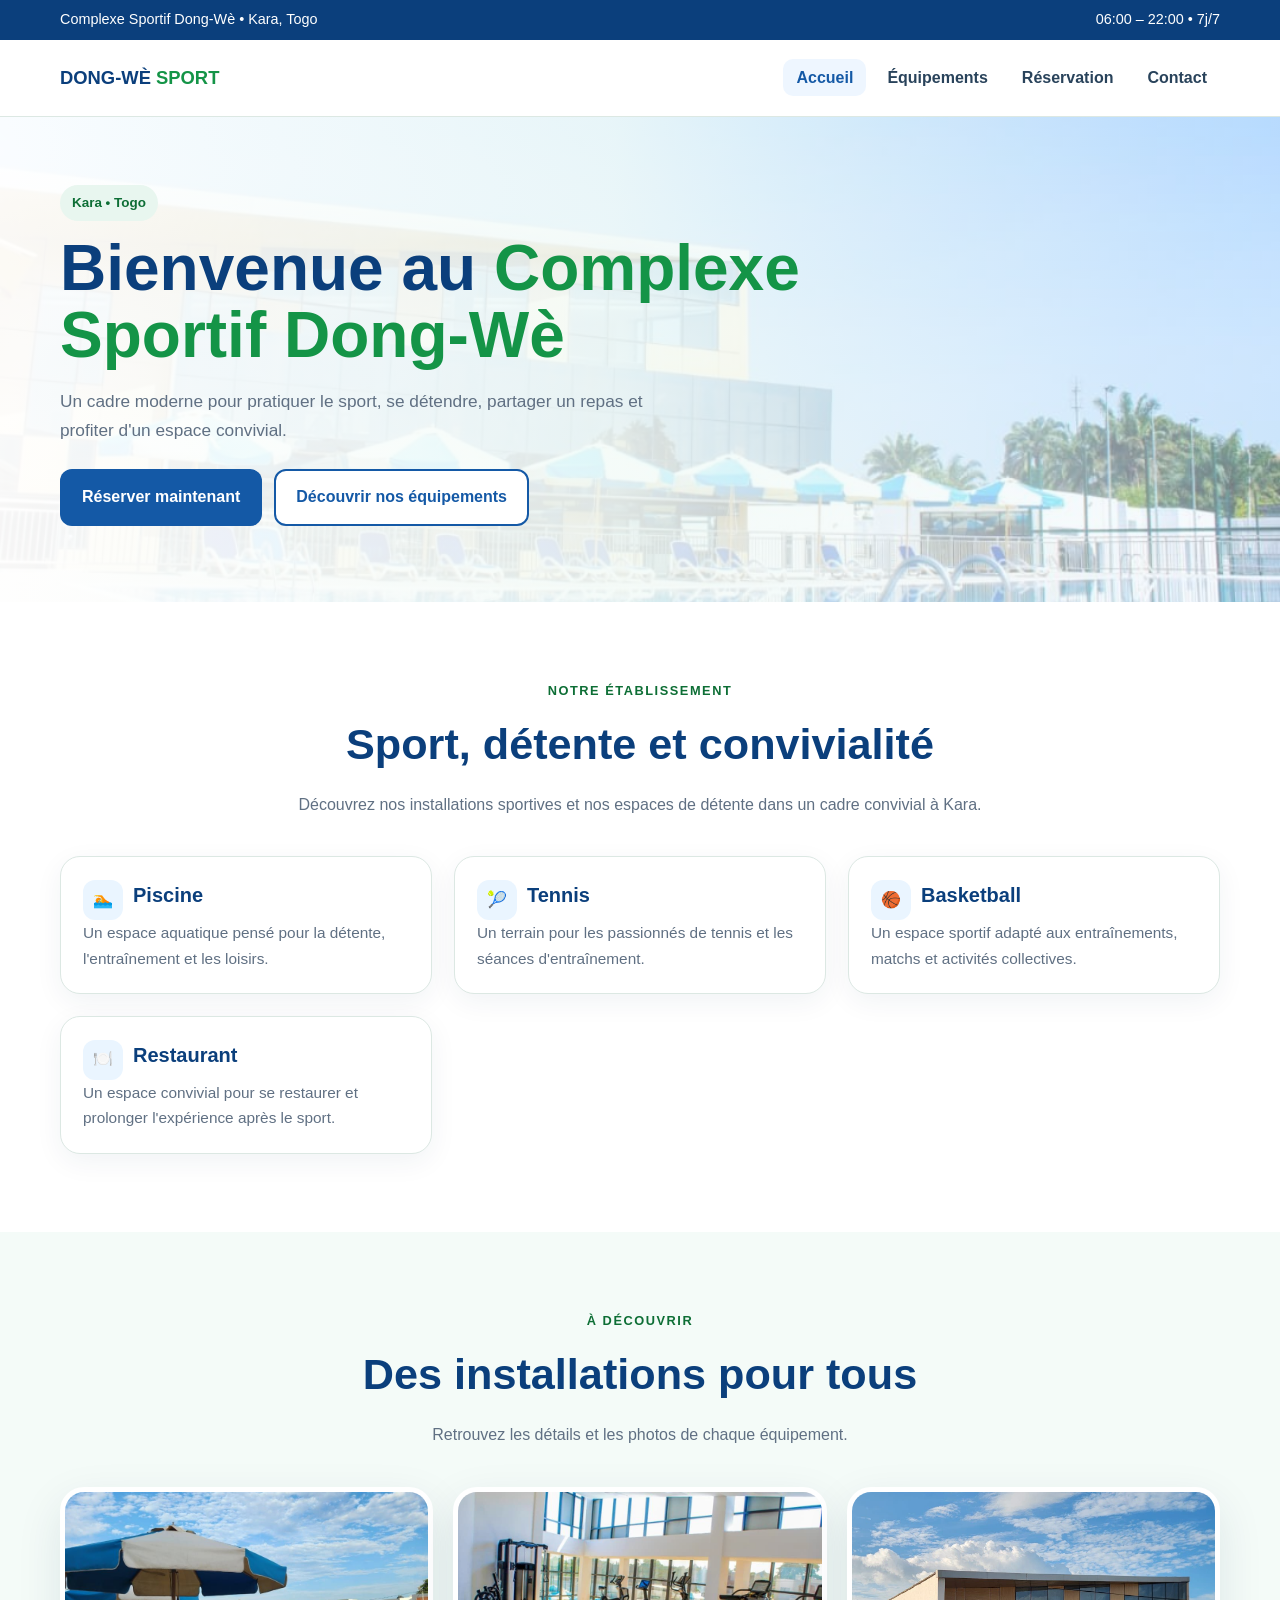
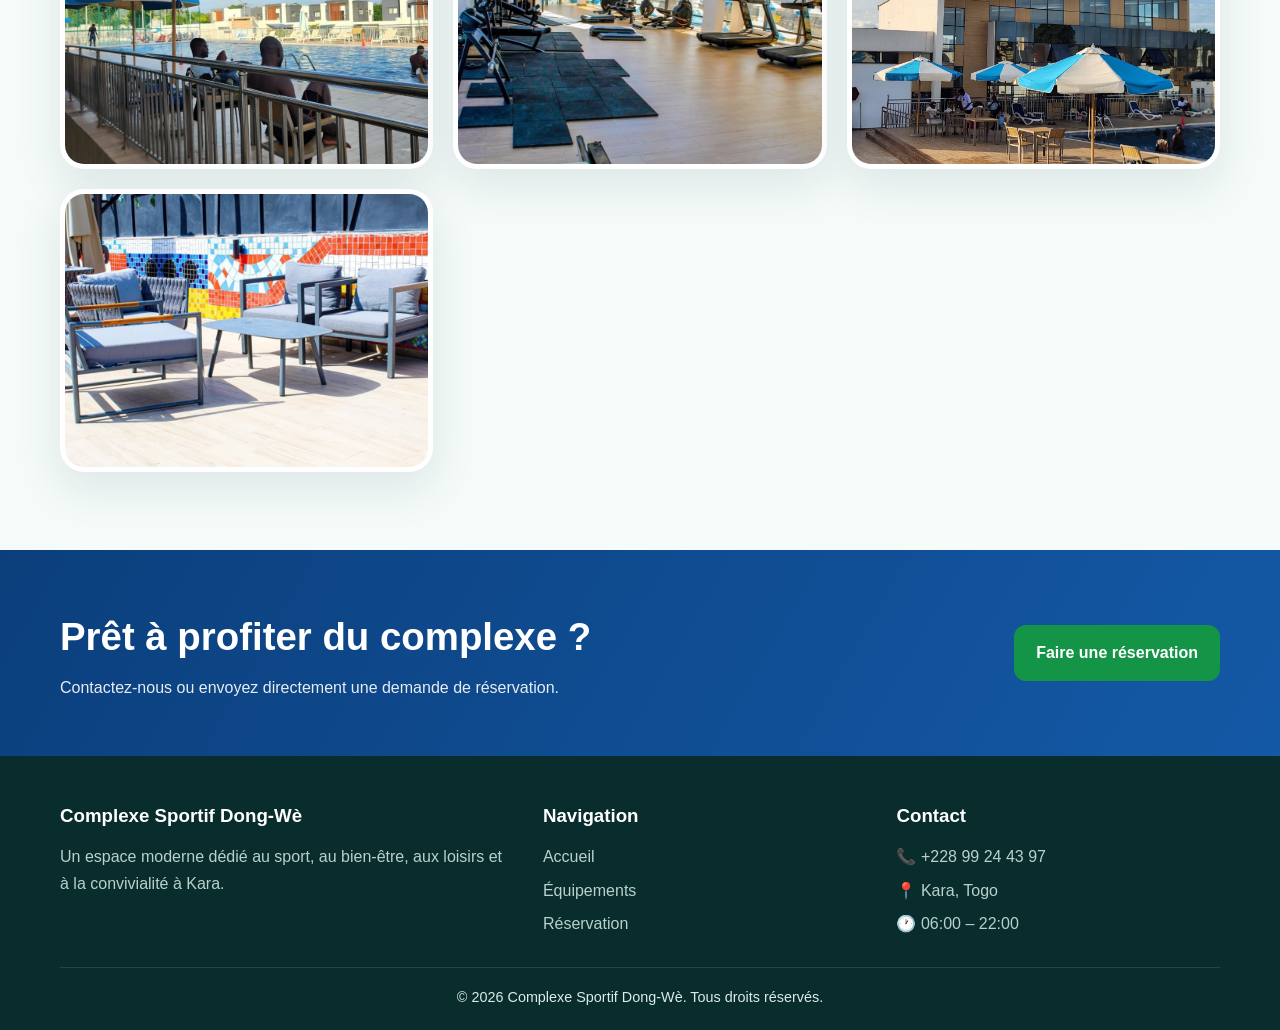
==== index.html @ 1e34e73f "Add files via upload" ====
<!DOCTYPE html>
<html lang="fr">

<head>
  <meta charset="UTF-8">
  <meta name="viewport" content="width=device-width, initial-scale=1.0">
  <meta name="description"
    content="Complexe Sportif Dong-Wè à Kara, Togo. Piscine, tennis, basketball, restaurant et services sportifs.">
  <title>Accueil | Complexe Sportif Dong-Wè</title>
  <link rel="icon" type="image/x-icon" href="favicon.ico">
  <link rel="icon" type="image/png" href="favicon.png">
  <link rel="stylesheet" href="style.css">
</head>

<body>
  <div class="topbar">
    <div class="container"><span>Complexe Sportif Dong-Wè • Kara, Togo</span><span>06:00 – 22:00 • 7j/7</span></div>
  </div>
  <header>
    <div class="container nav">
      <a class="logo" href="index.html">DONG-WÈ <span>SPORT</span></a>
      <button class="menu-btn" aria-label="Ouvrir le menu" aria-expanded="false">☰</button>
      <ul class="nav-links">
        <li><a class="active" href="index.html">Accueil</a></li>
        <li><a class="" href="equipements.html">Équipements</a></li>
        <li><a class="" href="reservation.html">Réservation</a></li>
        <li><a class="" href="contact.html">Contact</a></li>
      </ul>
    </div>
  </header>

  <main>
    <section class="hero">
      <div class="container hero-grid">
        <div class="reveal">
          <span class="badge">Kara • Togo</span>
          <h1>Bienvenue au <span>Complexe Sportif Dong-Wè</span></h1>
          <p>Un cadre moderne pour pratiquer le sport, se détendre, partager un repas et profiter d'un espace convivial.
          </p>
          <div class="hero-actions"><a class="btn btn-primary" href="reservation.html">Réserver maintenant</a><a
              class="btn btn-outline" href="equipements.html">Découvrir nos équipements</a></div>
        </div>

      </div>
    </section>

    <section class="section">
      <div class="container">
        <div class="section-head reveal">
          <div class="eyebrow">Notre établissement</div>
          <h2>Sport, détente et convivialité</h2>
          <p>Découvrez nos installations sportives et nos espaces de détente dans un cadre convivial à Kara.</p>
        </div>
        <div class="cards">
          <div class="card reveal">
            <div class="card-body">
              <div class="icon-title">
                <div class="icon">🏊</div>
                <h3>Piscine</h3>
              </div>
              <p>Un espace aquatique pensé pour la détente, l'entraînement et les loisirs.</p>
            </div>
          </div>
          <div class="card reveal">
            <div class="card-body">
              <div class="icon-title">
                <div class="icon">🎾</div>
                <h3>Tennis</h3>
              </div>
              <p>Un terrain pour les passionnés de tennis et les séances d'entraînement.</p>
            </div>
          </div>
          <div class="card reveal">
            <div class="card-body">
              <div class="icon-title">
                <div class="icon">🏀</div>
                <h3>Basketball</h3>
              </div>
              <p>Un espace sportif adapté aux entraînements, matchs et activités collectives.</p>
            </div>
          </div>
          <div class="card reveal">
            <div class="card-body">
              <div class="icon-title">
                <div class="icon">🍽️</div>
                <h3>Restaurant</h3>
              </div>
              <p>Un espace convivial pour se restaurer et prolonger l'expérience après le sport.</p>
            </div>
          </div>
        </div>
      </div>
    </section>

    <section class="section section-alt">
      <div class="container">
        <div class="section-head reveal">
          <div class="eyebrow">À découvrir</div>
          <h2>Des installations pour tous</h2>
          <p>Retrouvez les détails et les photos de chaque équipement.</p>
        </div>
        <div class="gallery">
          <div class="image-frame reveal"><img src="image2.jpg" alt="Piscine"></div>
          <div class="image-frame reveal"><img src="image3.jpg" alt="Terrain de tennis"></div>
          <div class="image-frame reveal"><img src="image4.jpg" alt="Terrain de basketball"></div>
          <div class="image-frame reveal"><img src="image5.jpg" alt="Restaurant"></div>
        </div>
      </div>
    </section>

    <section class="cta">
      <div class="container cta-box">
        <div>
          <h2>Prêt à profiter du complexe ?</h2>
          <p>Contactez-nous ou envoyez directement une demande de réservation.</p>
        </div><a class="btn btn-green" href="reservation.html">Faire une réservation</a>
      </div>
    </section>
  </main>

  <footer>
    <div class="container footer-grid">
      <div>
        <h3>Complexe Sportif Dong-Wè</h3>
        <p>Un espace moderne dédié au sport, au bien-être, aux loisirs et à la convivialité à Kara.</p>
      </div>
      <div>
        <h3>Navigation</h3>
        <ul>
          <li><a href="index.html">Accueil</a></li>
          <li><a href="equipements.html">Équipements</a></li>
          <li><a href="reservation.html">Réservation</a></li>
        </ul>
      </div>
      <div>
        <h3>Contact</h3>
        <ul>
          <li>📞 +228 99 24 43 97</li>
          <li>📍 Kara, Togo</li>
          <li>🕐 06:00 – 22:00</li>
        </ul>
      </div>
    </div>
    <div class="container footer-bottom">© <span id="year"></span> Complexe Sportif Dong-Wè. Tous droits réservés.</div>
  </footer>
  <script src="script.js"></script>
</body>

</html>
---- style.css ----
:root{
  --blue:#1459a6;
  --blue-dark:#0b3f7c;
  --green:#149447;
  --green-dark:#0d6e35;
  --light:#f4fbf8;
  --white:#ffffff;
  --text:#173047;
  --muted:#607083;
  --line:#dce8e3;
  --shadow:0 16px 45px rgba(14,48,76,.10);
  --radius:20px;
}
*{box-sizing:border-box;margin:0;padding:0}
html{scroll-behavior:smooth}
body{font-family:Arial,Helvetica,sans-serif;color:var(--text);background:#fff;line-height:1.65}
img{max-width:100%;display:block}
a{text-decoration:none;color:inherit}
.container{width:min(1160px,92%);margin:auto}
.topbar{background:var(--blue-dark);color:#fff;font-size:.9rem}
.topbar .container{display:flex;justify-content:space-between;gap:15px;padding:8px 0;flex-wrap:wrap}
header{position:sticky;top:0;z-index:1000;background:rgba(255,255,255,.96);backdrop-filter:blur(12px);border-bottom:1px solid var(--line)}
.nav{min-height:76px;display:flex;align-items:center;justify-content:space-between;gap:25px}
.logo{font-weight:800;font-size:1.15rem;color:var(--blue-dark)}
.logo span{color:var(--green)}
.nav-links{display:flex;gap:8px;align-items:center;list-style:none}
.nav-links a{padding:10px 13px;border-radius:10px;font-weight:700;color:#29435b}
.nav-links a:hover,.nav-links a.active{color:var(--blue);background:#eef6ff}
.menu-btn{display:none;border:0;background:#edf5f2;color:var(--blue-dark);font-size:1.5rem;border-radius:10px;padding:8px 11px;cursor:pointer}
.btn{display:inline-flex;align-items:center;justify-content:center;gap:8px;padding:13px 20px;border-radius:12px;font-weight:800;border:2px solid transparent;transition:.25s}
.btn-primary{background:var(--blue);color:#fff}
.btn-primary:hover{background:var(--blue-dark);transform:translateY(-2px)}
.btn-green{background:var(--green);color:#fff}
.btn-green:hover{background:var(--green-dark);transform:translateY(-2px)}
.btn-outline{border-color:var(--blue);color:var(--blue);background:#fff}
.btn-outline:hover{background:#eef6ff}
.hero{position:relative;isolation:isolate;overflow:hidden;padding:68px 0 76px;background:linear-gradient(90deg,rgba(255,255,255,.96) 0%,rgba(244,251,248,.91) 48%,rgba(238,246,255,.45) 100%),url("image1.jpg") center/cover no-repeat}
.hero-grid{display:grid;grid-template-columns:minmax(0,850px);align-items:center;gap:0}
.badge{display:inline-block;padding:7px 12px;border-radius:99px;background:#e8f6ef;color:var(--green-dark);font-weight:800;font-size:.84rem;margin-bottom:14px}
.hero h1{font-size:clamp(2.25rem,5vw,4.4rem);line-height:1.05;color:var(--blue-dark);margin-bottom:18px}
.hero h1 span{color:var(--green)}
.hero p{font-size:1.08rem;color:var(--muted);max-width:620px;margin-bottom:25px}
.hero-actions{display:flex;gap:12px;flex-wrap:wrap}
.image-frame{position:relative;border-radius:24px;overflow:hidden;background:#fff;border:5px solid #fff;box-shadow:var(--shadow)}
.image-frame:after{content:none}
.image-frame img{width:100%;aspect-ratio:16/10;object-fit:cover}
.hero-image img{aspect-ratio:16/11}
.section{padding:78px 0}
.section-alt{background:var(--light)}
.section-head{max-width:760px;margin:0 auto 38px;text-align:center}
.section-head .eyebrow{color:var(--green-dark);font-weight:800;text-transform:uppercase;letter-spacing:.12em;font-size:.8rem}
.section-head h2{font-size:clamp(1.8rem,4vw,2.7rem);color:var(--blue-dark);margin:8px 0 12px}
.section-head p{color:var(--muted)}
.cards{display:grid;grid-template-columns:repeat(3,1fr);gap:22px}
.cards.four{grid-template-columns:repeat(4,1fr)}
.card{background:#fff;border:1px solid var(--line);border-radius:var(--radius);overflow:hidden;box-shadow:0 8px 28px rgba(13,52,78,.06);transition:.3s}
.card:hover{transform:translateY(-7px);box-shadow:var(--shadow)}
.card-img{overflow:hidden}
.card-img img{width:100%;aspect-ratio:16/10;object-fit:cover;transition:.45s}
.card:hover .card-img img{transform:scale(1.05)}
.card-body{padding:22px}
.card h3{color:var(--blue-dark);font-size:1.25rem;margin-bottom:8px}
.card p{color:var(--muted);font-size:.96rem}
.icon-title{display:flex;align-items:center;gap:10px}
.icon{width:40px;height:40px;border-radius:12px;background:#eaf5ff;color:var(--blue);display:grid;place-items:center;font-weight:900}
.cta{padding:55px 0;background:linear-gradient(120deg,var(--blue-dark),var(--blue));color:#fff}
.cta-box{display:flex;align-items:center;justify-content:space-between;gap:25px}
.cta h2{font-size:clamp(1.7rem,3vw,2.5rem)}
.cta p{opacity:.9;margin-top:7px}
.page-hero{padding:65px 0;background:linear-gradient(135deg,#eff8ff,#f2fbf6)}
.page-hero h1{font-size:clamp(2rem,4vw,3.3rem);color:var(--blue-dark);margin-bottom:10px}
.page-hero p{color:var(--muted);max-width:760px}
.gallery{display:grid;grid-template-columns:repeat(3,1fr);gap:20px}
.gallery .image-frame img{aspect-ratio:4/3}
.team-card .card-body{min-height:170px}
.team-role{color:var(--green-dark);font-weight:800;font-size:.9rem;margin-bottom:8px}
.values{display:grid;grid-template-columns:repeat(3,1fr);gap:18px}
.value{padding:25px;border:1px solid var(--line);border-radius:18px;background:#fff}
.value h3{color:var(--blue-dark);margin-bottom:6px}
.form-wrap{display:grid;grid-template-columns:1.1fr .9fr;gap:28px;align-items:start}
.form-card,.info-card{background:#fff;border:1px solid var(--line);border-radius:22px;padding:28px;box-shadow:0 10px 30px rgba(13,52,78,.06)}
.form-grid{display:grid;grid-template-columns:1fr 1fr;gap:16px}
.field{display:flex;flex-direction:column;gap:7px}
.field.full{grid-column:1/-1}
label{font-weight:800;color:var(--blue-dark)}
input,select,textarea{width:100%;border:1px solid #cbd9d4;border-radius:11px;padding:12px 13px;font:inherit;color:var(--text);outline:none;background:#fff}
input:focus,select:focus,textarea:focus{border-color:var(--blue);box-shadow:0 0 0 3px rgba(20,89,166,.1)}
textarea{min-height:130px;resize:vertical}
.info-list{display:grid;gap:16px;margin-top:20px}
.info-item strong{display:block;color:var(--blue-dark)}
.info-item span{color:var(--muted)}
.map{width:100%;height:420px;border:0;border-radius:20px;box-shadow:var(--shadow)}
footer{background:#082d2c;color:#dbece8;padding:45px 0 20px}
.footer-grid{display:grid;grid-template-columns:1.4fr 1fr 1fr;gap:30px}
footer h3{color:#fff;margin-bottom:12px}
footer p,footer li{color:#b9d1cc}
footer ul{list-style:none;display:grid;gap:7px}
.footer-bottom{border-top:1px solid rgba(255,255,255,.12);margin-top:30px;padding-top:18px;text-align:center;font-size:.9rem}
.reveal{opacity:0;transform:translateY(25px);transition:.7s ease}
.reveal.visible{opacity:1;transform:none}
@media(max-width:1050px){
 .hero-grid,.form-wrap{grid-template-columns:1fr}
 .cards.four{grid-template-columns:repeat(2,1fr)}
 .cards{grid-template-columns:repeat(2,1fr)}
 .footer-grid{grid-template-columns:1fr 1fr}
}
@media(max-width:800px){
 .menu-btn{display:block}
 .nav-links{position:absolute;left:4%;right:4%;top:76px;display:none;flex-direction:column;align-items:stretch;background:#fff;border:1px solid var(--line);border-radius:16px;padding:10px;box-shadow:var(--shadow)}
 .nav-links.open{display:flex}
 .nav-links a{display:block}
 .gallery{grid-template-columns:1fr 1fr}
 .cta-box{flex-direction:column;align-items:flex-start}
}
@media(max-width:560px){
 .topbar .container{justify-content:center;text-align:center}
 .hero{padding-top:45px}
 .section{padding:58px 0}
 .cards,.cards.four,.gallery,.values,.footer-grid,.form-grid{grid-template-columns:1fr}
 .field.full{grid-column:auto}
 .hero-actions .btn{width:100%}
 .image-frame:after{content:none}
}

/* ===== STYLE MODERNE DES ÉQUIPEMENTS ===== */
.equipment-hero{position:relative;overflow:hidden}
.equipment-hero:after{content:"";position:absolute;width:240px;height:240px;border-radius:50%;right:-70px;top:-80px;background:rgba(20,148,71,.09)}
.equipment-section{position:relative}
.section-title-row{display:flex;align-items:end;justify-content:space-between;gap:25px;margin-bottom:30px}
.section-title-row h2{font-size:clamp(2rem,4vw,3rem);line-height:1.1;color:var(--blue-dark);margin:6px 0 10px}
.section-title-row p{color:var(--muted);max-width:720px}
.eyebrow{color:var(--green-dark);font-weight:900;text-transform:uppercase;letter-spacing:.13em;font-size:.78rem}
.mini-link{color:var(--blue);font-weight:900;white-space:nowrap}
.equipment-grid{display:grid;gap:18px}
.gym-grid{grid-template-columns:1.45fr 1fr 1fr}
.pool-grid,.sports-grid{grid-template-columns:1fr 1fr}
.equipment-photo{position:relative;overflow:hidden;border-radius:22px;background:#eaf3ef;min-height:240px;box-shadow:0 14px 40px rgba(13,52,78,.09);border:1px solid rgba(20,89,166,.12)}
.equipment-photo img{width:100%;height:100%;min-height:240px;object-fit:cover;transition:transform .6s ease}
.equipment-photo:hover img{transform:scale(1.06)}
.equipment-photo:after{content:"";position:absolute;inset:0;background:linear-gradient(to top,rgba(6,35,57,.68),transparent 50%);pointer-events:none}
.photo-caption{position:absolute;left:20px;bottom:17px;z-index:2;color:#fff;font-size:1.05rem;font-weight:900;letter-spacing:.01em}
.gym-grid .large{min-height:500px}
.gym-grid .large img{min-height:500px}
.restaurant-feature,.kids-feature{display:grid;grid-template-columns:1.3fr .7fr;gap:28px;align-items:center}
.restaurant-feature .equipment-photo,.kids-feature .equipment-photo{min-height:390px}
.restaurant-feature .equipment-photo img,.kids-feature .equipment-photo img{min-height:390px}
.feature-text{padding:20px}
.feature-text h3{font-size:clamp(1.7rem,3vw,2.3rem);line-height:1.15;color:var(--blue-dark);margin:8px 0 13px}
.feature-text p{color:var(--muted);margin-bottom:20px}
.kids-feature{grid-template-columns:.7fr 1.3fr}
@media(max-width:850px){
 .section-title-row{align-items:flex-start;flex-direction:column}
 .gym-grid{grid-template-columns:1fr 1fr}
 .gym-grid .large{grid-column:1/-1;min-height:360px}
 .gym-grid .large img{min-height:360px}
 .restaurant-feature,.kids-feature{grid-template-columns:1fr}
 .kids-feature .feature-text{order:2}
}
@media(max-width:560px){
 .gym-grid,.pool-grid,.sports-grid{grid-template-columns:1fr}
 .gym-grid .large{grid-column:auto}
 .equipment-photo,.gym-grid .large,.restaurant-feature .equipment-photo,.kids-feature .equipment-photo{min-height:260px}
 .equipment-photo img,.gym-grid .large img,.restaurant-feature .equipment-photo img,.kids-feature .equipment-photo img{min-height:260px}
 .section-title-row h2{font-size:2rem}
}
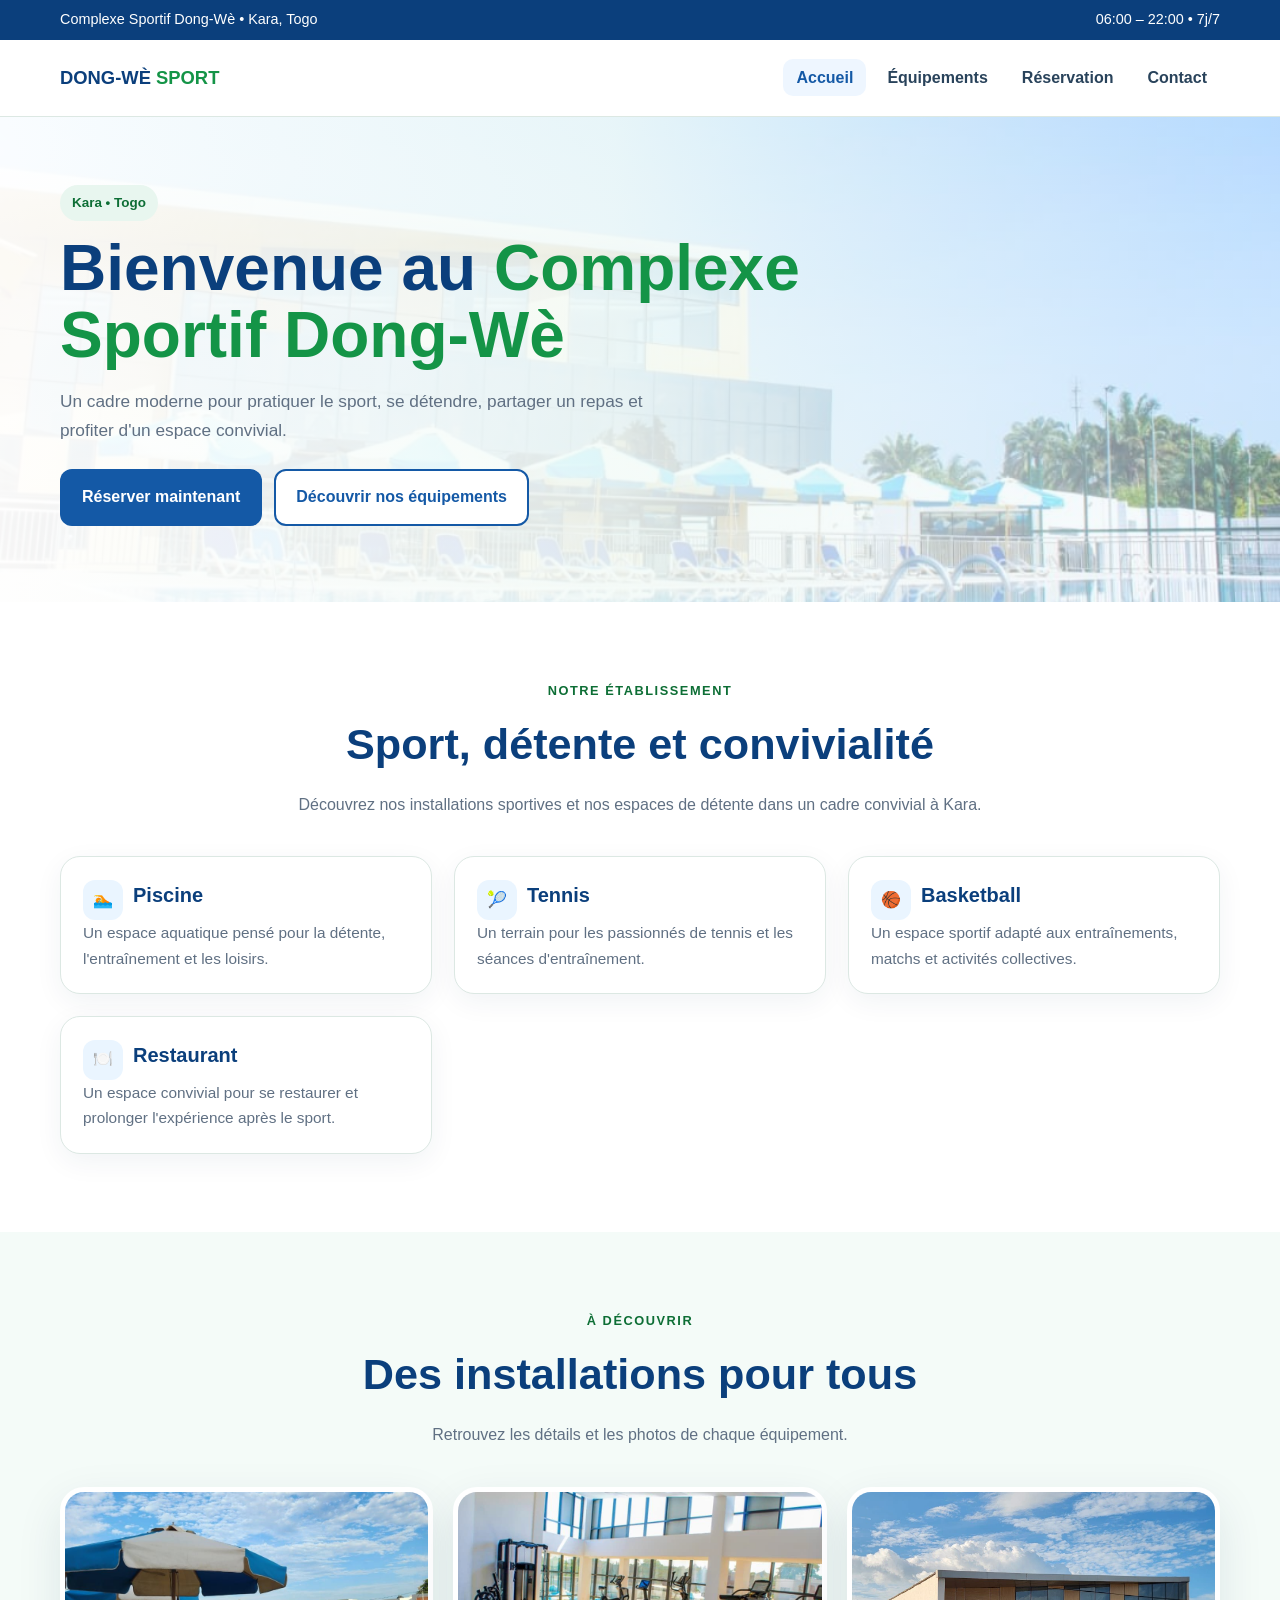
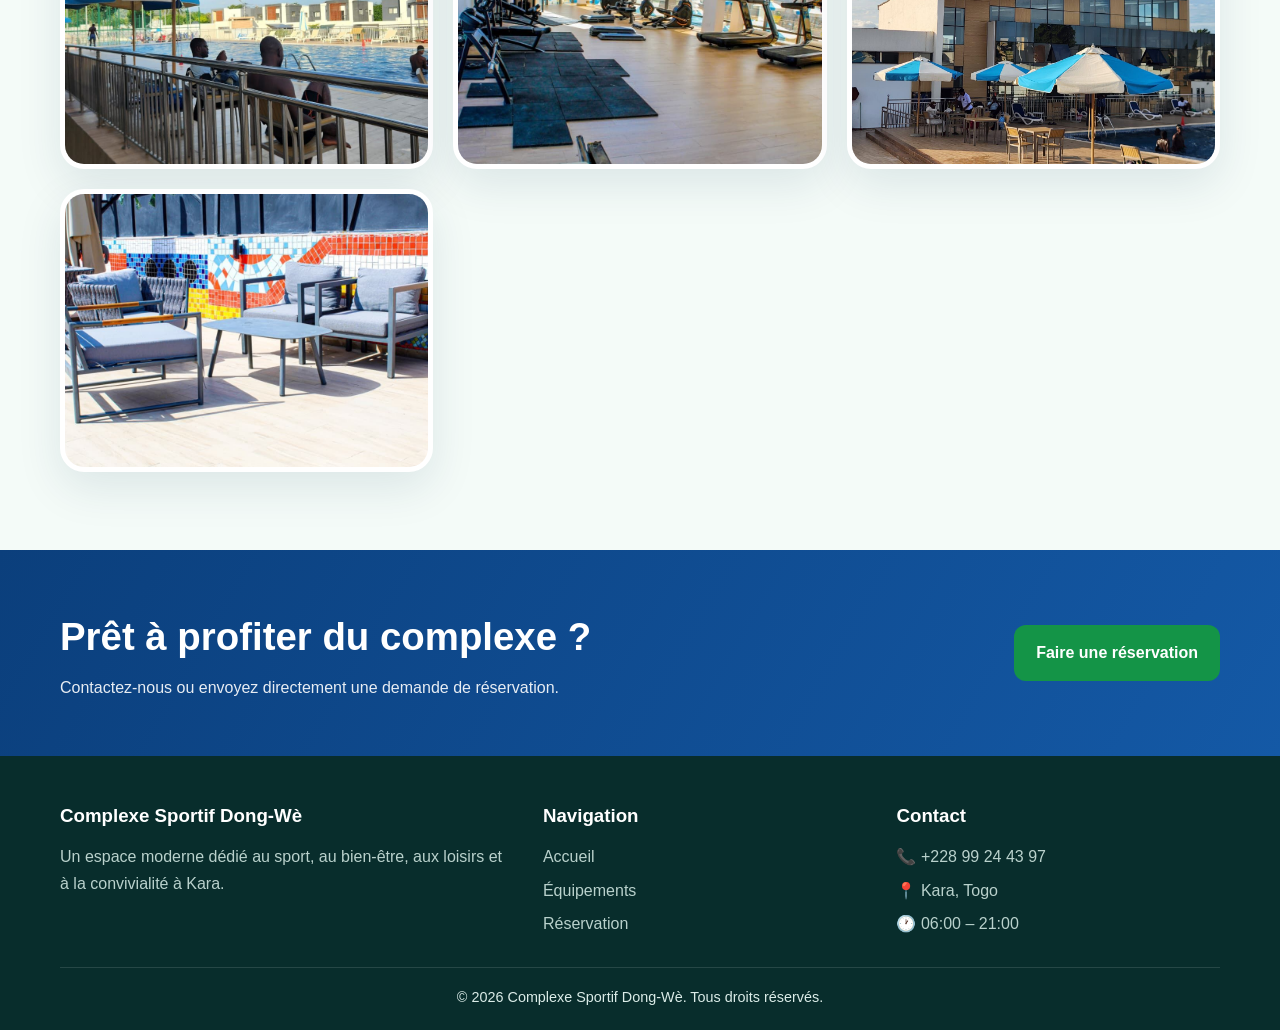
==== commit 393028ad: "Update opening hours from 22:00 to 21:00" ====
--- a/index.html
+++ b/index.html
@@ -137,7 +137,7 @@
         <ul>
           <li>📞 +228 99 24 43 97</li>
           <li>📍 Kara, Togo</li>
-          <li>🕐 06:00 – 22:00</li>
+          <li>🕐 06:00 – 21:00</li>
         </ul>
       </div>
     </div>
@@ -146,4 +146,4 @@
   <script src="script.js"></script>
 </body>
 
-</html>+</html>
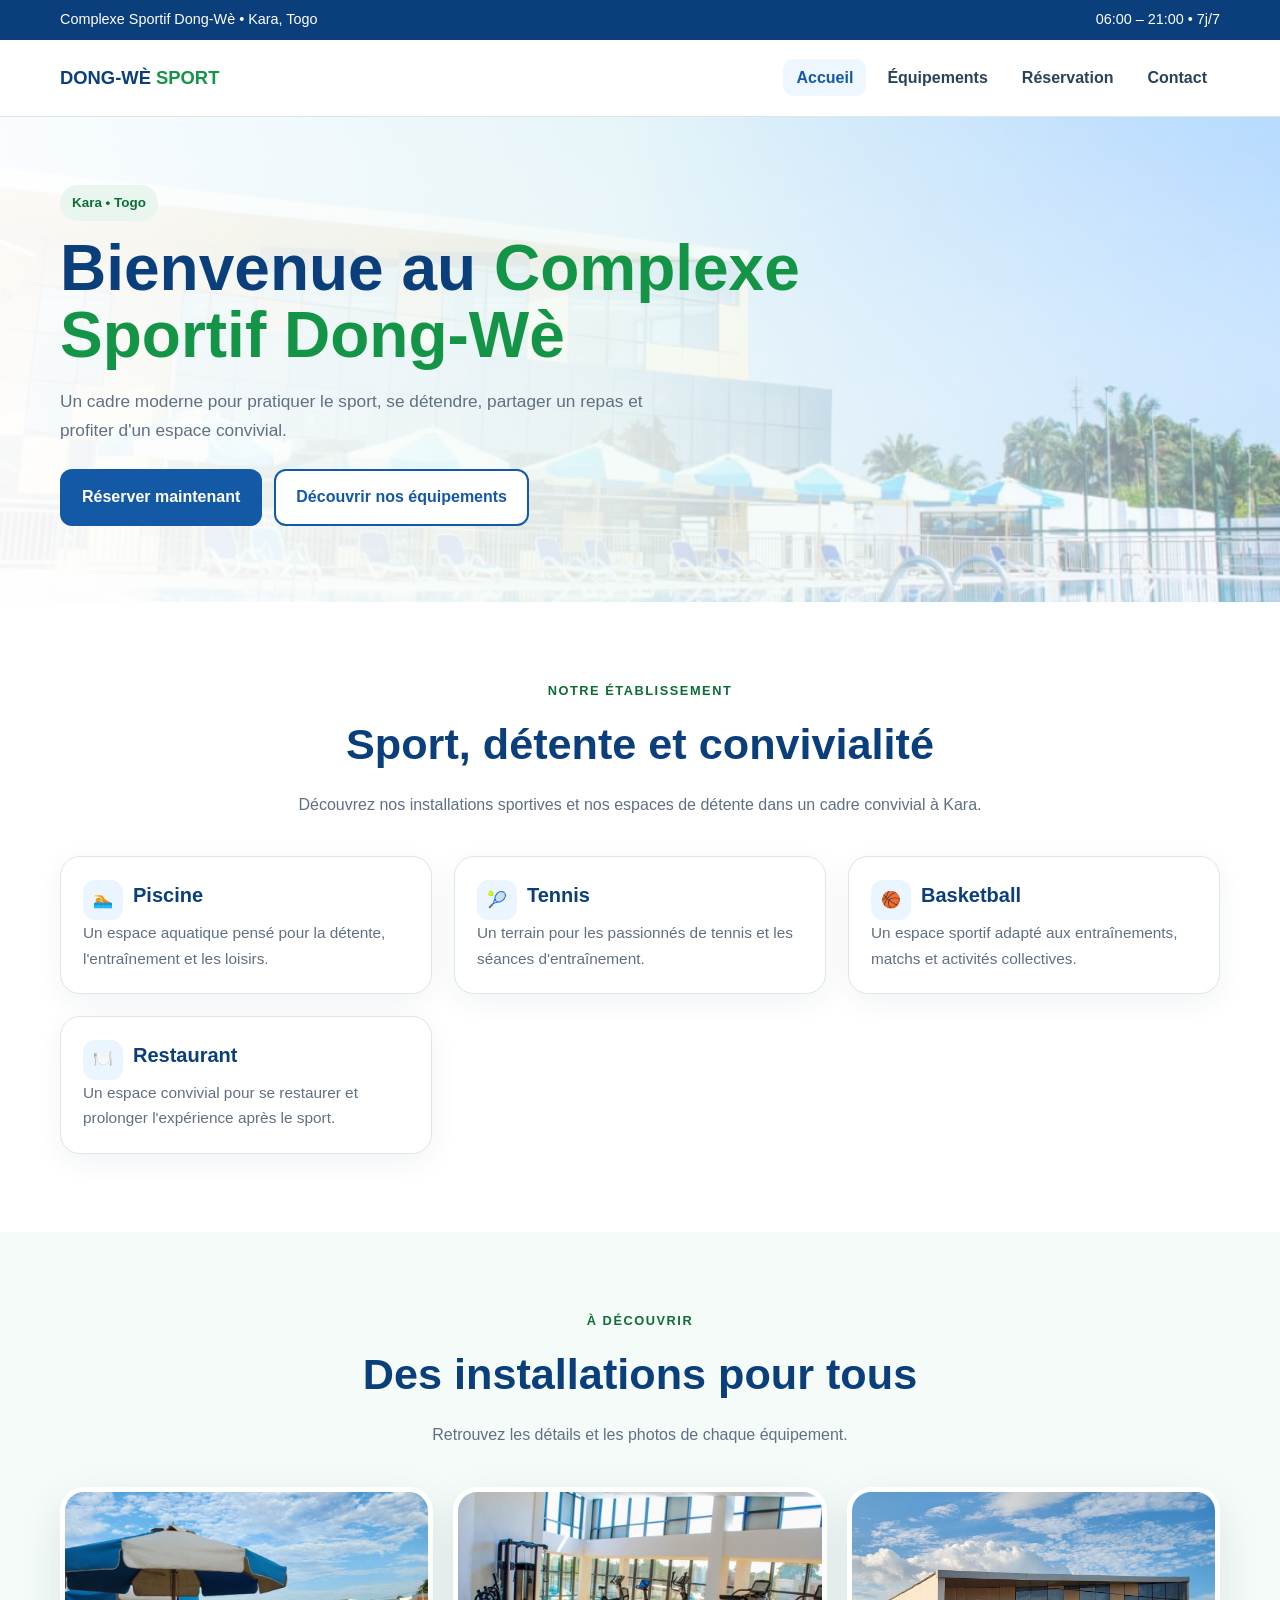
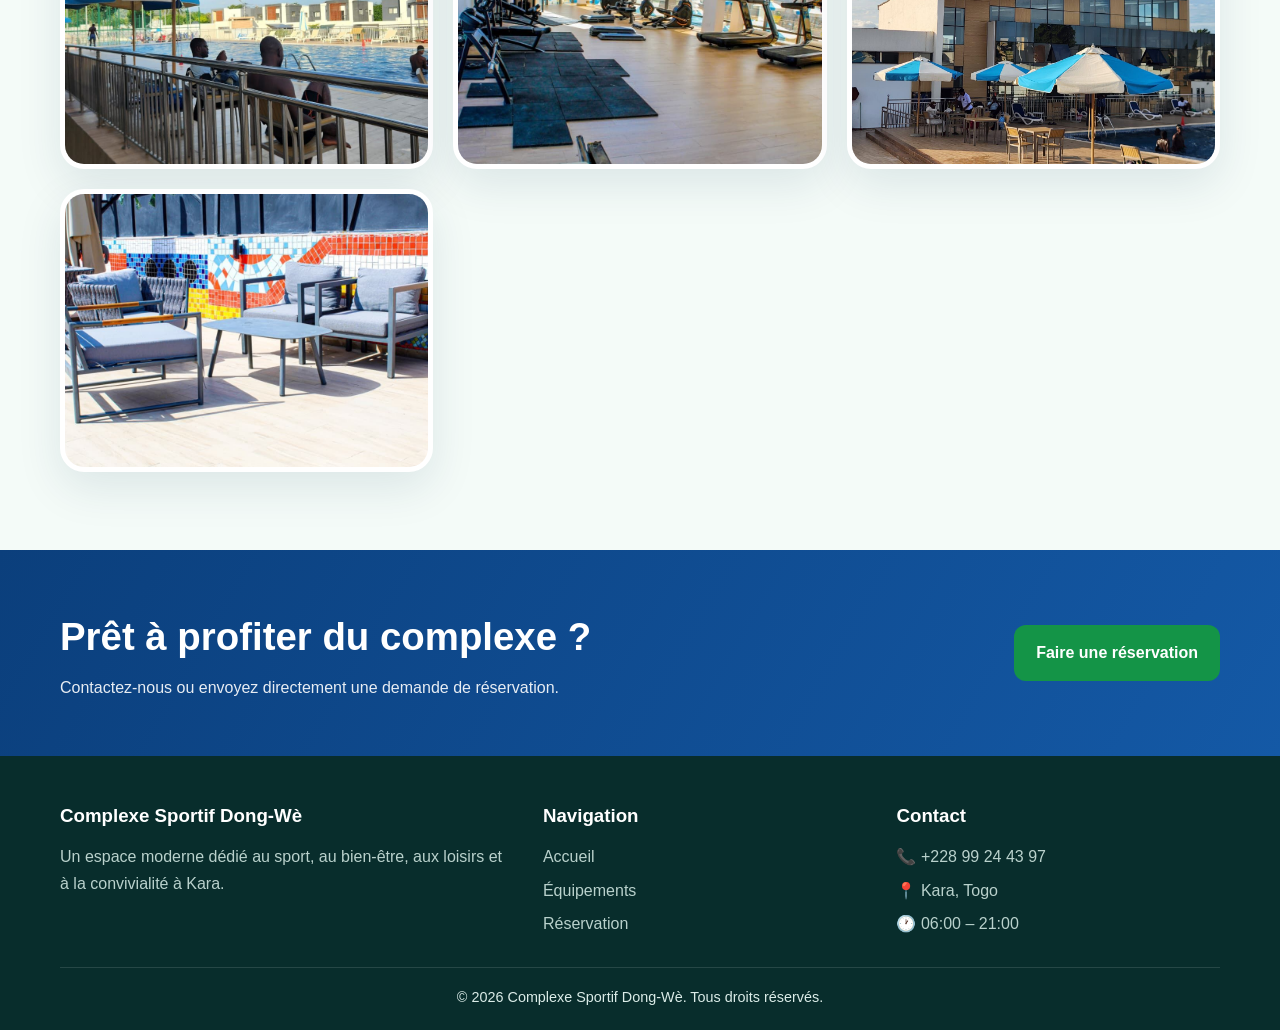
==== commit 40b31def: "Update opening hours in topbar" ====
--- a/index.html
+++ b/index.html
@@ -14,7 +14,7 @@
 
 <body>
   <div class="topbar">
-    <div class="container"><span>Complexe Sportif Dong-Wè • Kara, Togo</span><span>06:00 – 22:00 • 7j/7</span></div>
+    <div class="container"><span>Complexe Sportif Dong-Wè • Kara, Togo</span><span>06:00 – 21:00 • 7j/7</span></div>
   </div>
   <header>
     <div class="container nav">
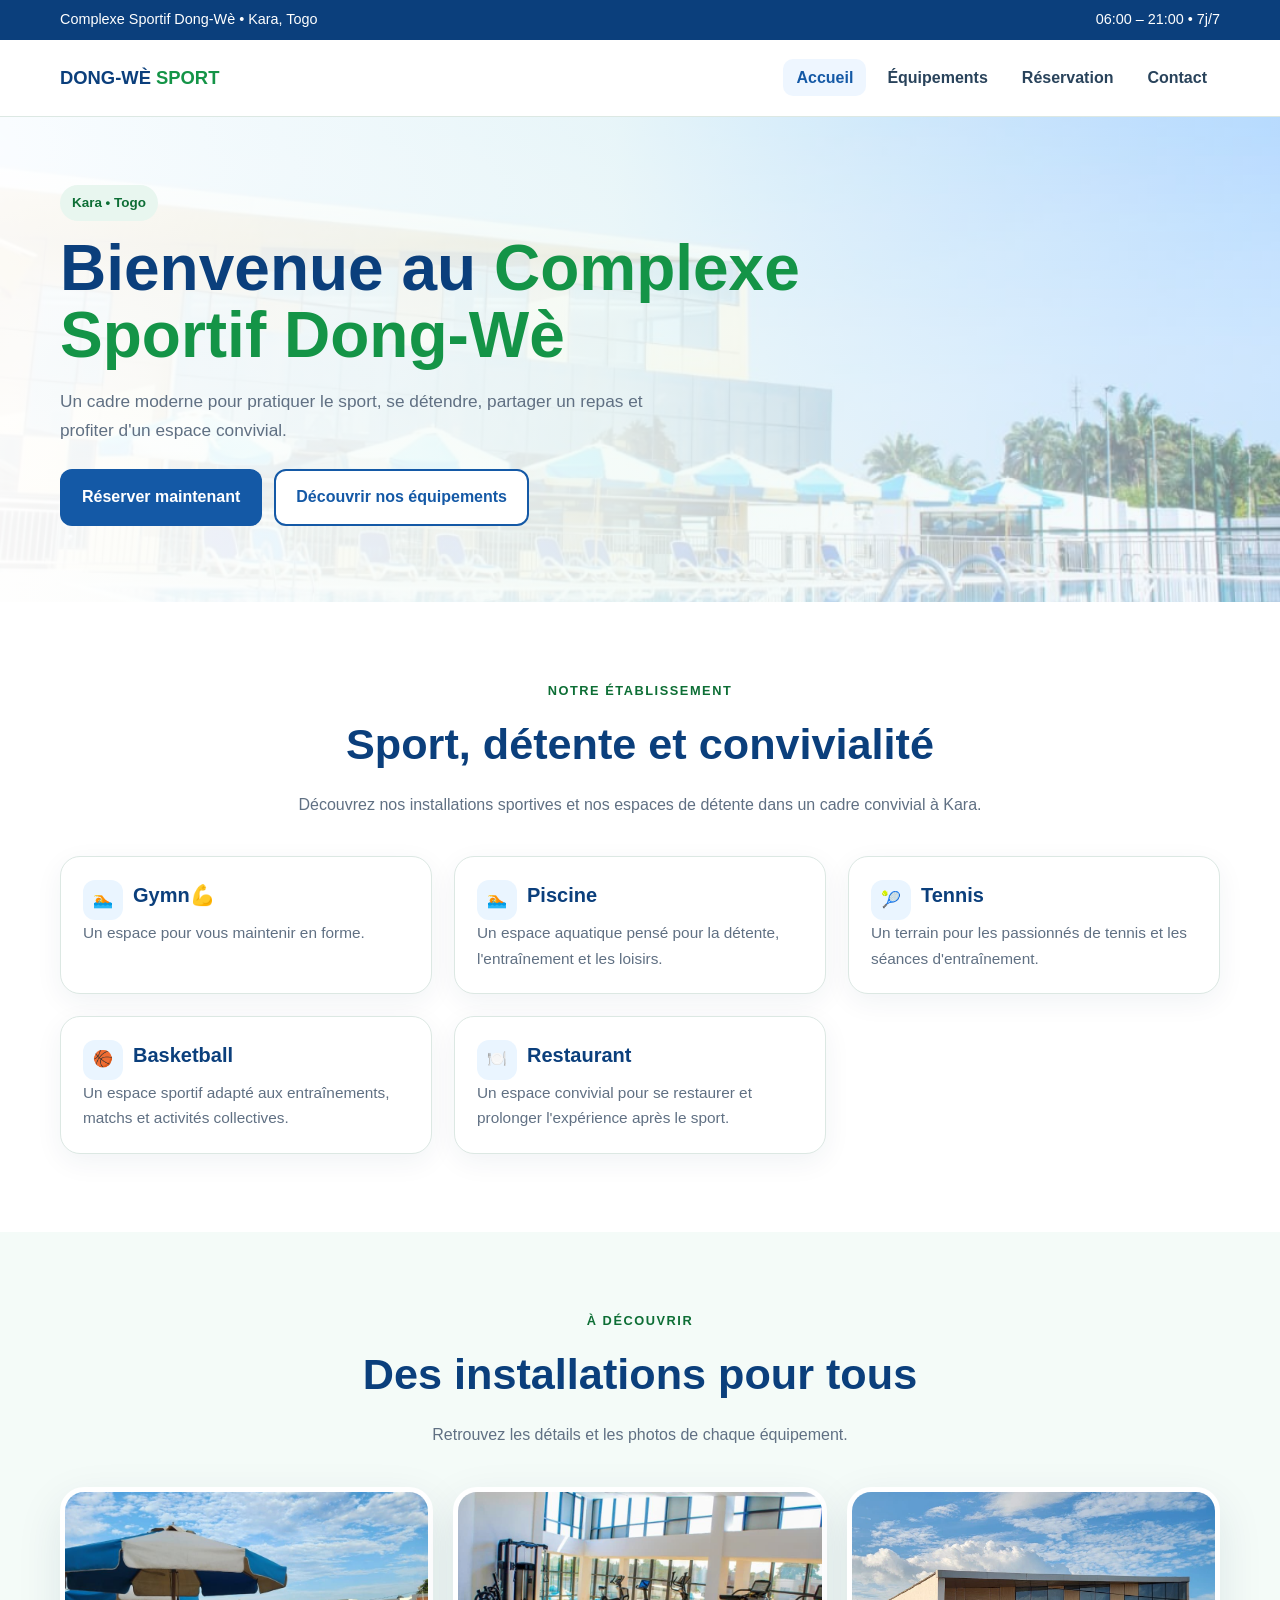
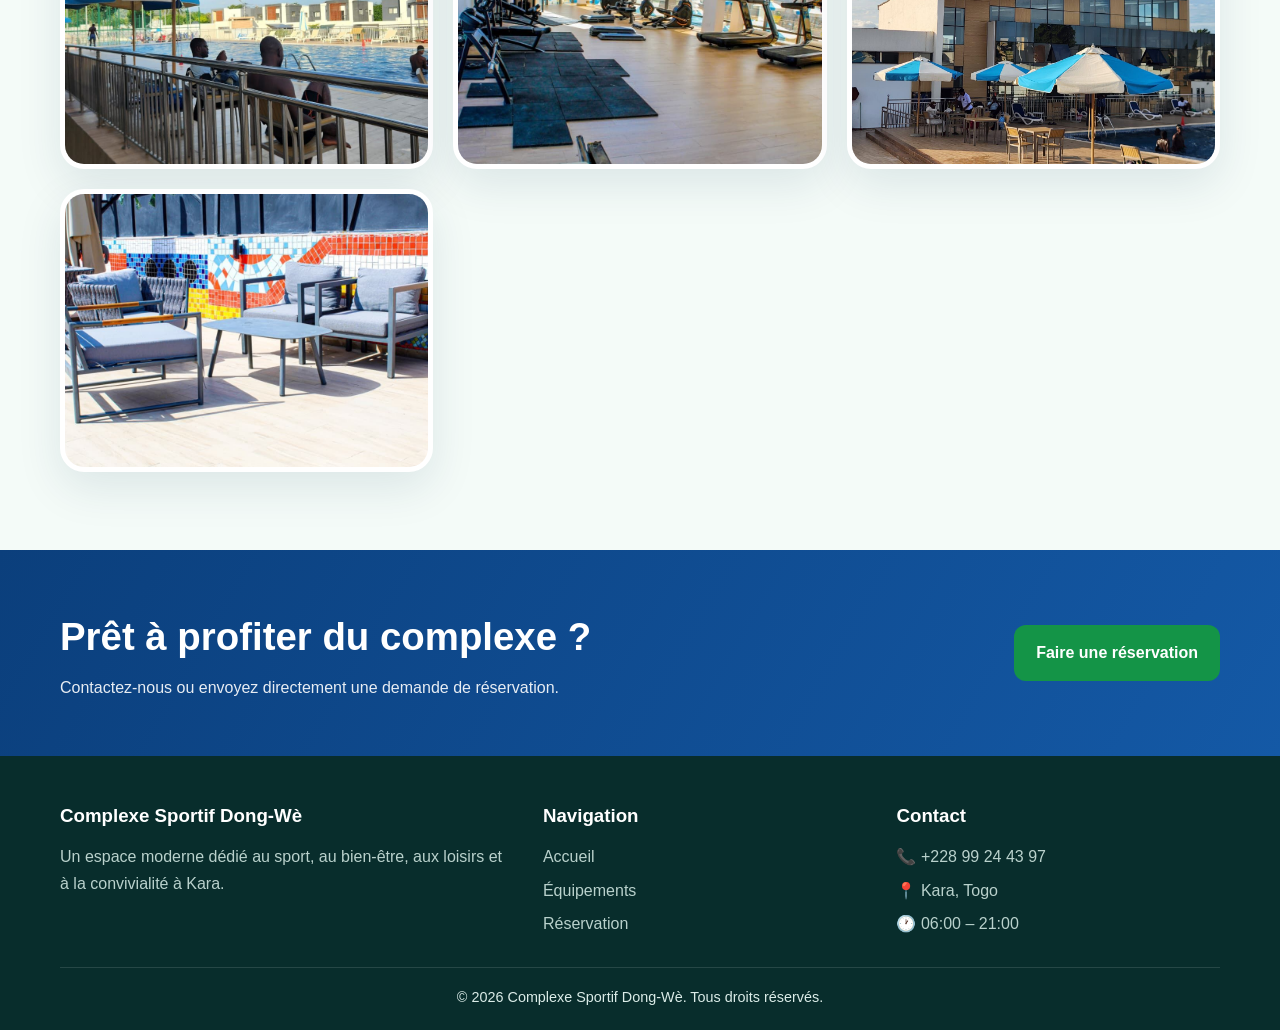
==== commit 436f8812: "Update gym card title and description in index.html" ====
--- a/index.html
+++ b/index.html
@@ -52,6 +52,15 @@
           <p>Découvrez nos installations sportives et nos espaces de détente dans un cadre convivial à Kara.</p>
         </div>
         <div class="cards">
+          <div class="card reveal">
+            <div class="card-body">
+              <div class="icon-title">
+                <div class="icon">🏊</div>
+                <h3>Gymn💪</h3>
+              </div>
+              <p>Un espace pour vous maintenir en forme.</p>
+            </div>
+          </div>
           <div class="card reveal">
             <div class="card-body">
               <div class="icon-title">
